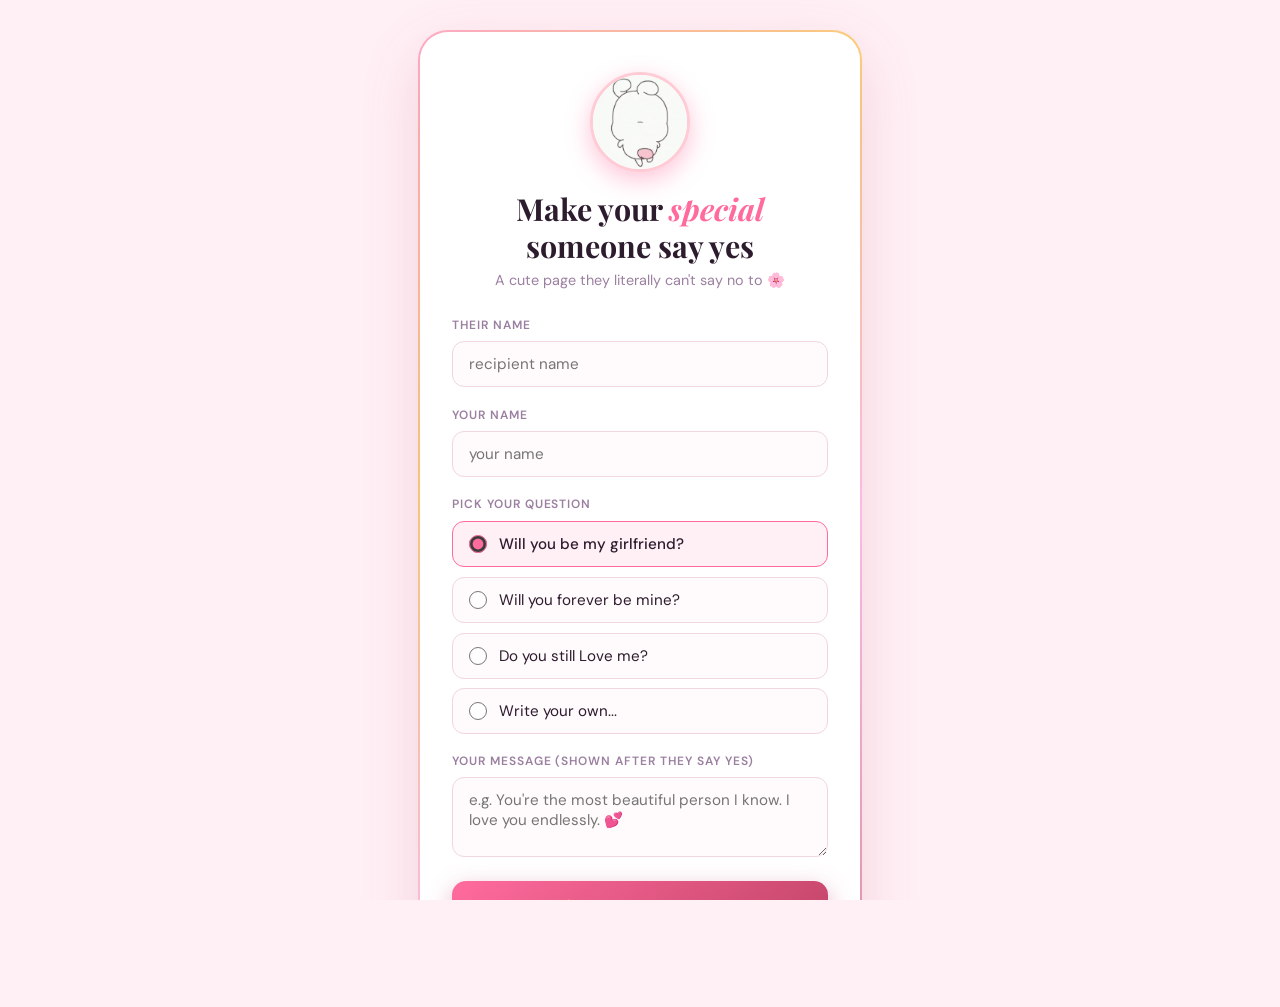
==== index.html @ 80c0c709 "Add files via upload" ====
<!DOCTYPE html>
<html lang="en">
<head>
  <meta charset="UTF-8">
  <meta name="viewport" content="width=device-width, initial-scale=1.0, maximum-scale=1.0, user-scalable=no">
  <title>Make Your Special Someone Say Yes 💕</title>

  <link href="https://fonts.googleapis.com/css2?family=DM+Sans:wght@400;500;600;700&family=Playfair+Display:ital,wght@0,600;0,700;1,600&display=swap" rel="stylesheet">
  
  <!-- Fixed Razorpay Script -->
  <script src="https://checkout.razorpay.com/v1/checkout.js"></script>

  <style>
    * { margin:0; padding:0; box-sizing:border-box; -webkit-tap-highlight-color:transparent; }
    :root{
      --pink:#ff6b9d;
      --deep:#c44569;
      --light:#fff0f5;
      --white:#ffffff;
      --text:#2d1b2e;
      --muted:#9b7fa0;
    }
    html,body{height:100%;overflow-x:hidden;}
    body{font-family:'DM Sans',sans-serif;background:var(--light);min-height:100vh;}

    .hearts-bg{position:fixed;inset:0;pointer-events:none;z-index:0;overflow:hidden;}
    .hb{position:absolute;animation:floatUp linear infinite;opacity:0;}
    @keyframes floatUp{
      0%{transform:translateY(110vh) rotate(0deg);opacity:0;}
      10%{opacity:.6;}
      90%{opacity:.3;}
      100%{transform:translateY(-10vh) rotate(360deg);opacity:0;}
    }

    #formPage{
      position:relative;z-index:1;min-height:100vh;display:flex;
      align-items:center;justify-content:center;padding:2rem 1rem;
    }
    .form-card{
      background:var(--white);border-radius:28px;
      box-shadow:0 20px 60px rgba(196,69,105,.18);
      padding:2.5rem 2rem;width:100%;max-width:440px;position:relative;
    }
    .form-card::before{
      content:'';
      position:absolute;inset:-2px;border-radius:30px;
      background:linear-gradient(135deg,#ff6b9d,#f8b500,#ff9ff3,#c44569);
      z-index:-1;opacity:.5;
    }
    
    /* Mascot Small Circle Styling */
    .mascot{
      display:flex;
      justify-content:center;
      align-items:center;
      margin:0 auto 1.2rem auto;
      width:100px;
      height:100px;
      border-radius:50%;
      overflow:hidden;
      border:3px solid #ffccd5;
      background:#fff;
      box-shadow:0 8px 24px rgba(255,107,157,.4);
    }
    .mascot img{
      width:100%;
      height:100%;
      object-fit:cover;
      display:block;
    }

    .form-title{
      font-family:'Playfair Display',serif;font-size:1.9rem;line-height:1.2;
      color:var(--text);text-align:center;margin-bottom:.4rem;
    }
    .form-title em{color:var(--pink);font-style:italic;}
    .form-subtitle{text-align:center;color:var(--muted);font-size:.9rem;margin-bottom:1.8rem;}
    .field{margin-bottom:1.2rem;}
    .field label{
      display:block;font-size:.75rem;font-weight:600;letter-spacing:.08em;
      text-transform:uppercase;color:var(--muted);margin-bottom:.5rem;
    }
    .field input,.field textarea,#customQ{
      width:100%;padding:.75rem 1rem;border:1.5px solid #f0d6e0;border-radius:12px;
      font-family:'DM Sans',sans-serif;font-size:.95rem;color:var(--text);
      background:#fffafb;outline:none;transition:border .2s;
    }
    .field input:focus,.field textarea:focus,#customQ:focus{border-color:var(--pink);}
    .field textarea{resize:vertical;min-height:80px;}
    .question-label{
      font-size:.75rem;font-weight:600;letter-spacing:.08em;text-transform:uppercase;
      color:var(--muted);margin-bottom:.6rem;display:block;
    }
    .q-options{display:flex;flex-direction:column;gap:.6rem;margin-bottom:1.2rem;}
    .q-opt{
      display:flex;align-items:center;gap:.75rem;padding:.75rem 1rem;
      border:1.5px solid #f0d6e0;border-radius:12px;cursor:pointer;
      transition:all .2s;background:#fffafb;
    }
    .q-opt:hover{border-color:var(--pink);background:#fff5f8;}
    .q-opt.selected{border-color:var(--pink);background:#fff0f5;font-weight:500;}
    .q-opt input[type=radio]{accent-color:var(--pink);width:18px;height:18px;flex-shrink:0;}
    .q-opt span{font-size:.95rem;color:var(--text);}
    #customQ{margin-top:.5rem;display:none;}
    .preview-btn{
      width:100%;padding:1rem;border:none;border-radius:14px;
      background:linear-gradient(135deg,var(--pink),var(--deep));color:#fff;
      font-family:'DM Sans',sans-serif;font-size:1.05rem;font-weight:600;
      cursor:pointer;transition:transform .2s,box-shadow .2s;
      box-shadow:0 8px 24px rgba(196,69,105,.4);
    }
    .preview-btn:hover{transform:translateY(-2px);box-shadow:0 12px 32px rgba(196,69,105,.5);}
    .preview-btn:active{transform:scale(.98);}

    #expPage{
      display:none;position:fixed;inset:0;z-index:100;
      background:linear-gradient(45deg,#ff6b9d,#c44569,#f8b500,#ff9ff3);
      background-size:400% 400%;animation:gradientShift 15s ease infinite;
      flex-direction:column;overflow:hidden;
    }
    @keyframes gradientShift{
      0%{background-position:0% 50%;}
      50%{background-position:100% 50%;}
      100%{background-position:0% 50%;}
    }
    .prev-hearts-bg{position:absolute;inset:0;overflow:hidden;pointer-events:none;z-index:1;}

    .watermark{
      position:absolute;top:0;left:0;right:0;bottom:0;display:flex;
      align-items:center;justify-content:center;z-index:50;pointer-events:none;opacity:.10;
    }
    .watermark span{
      font-family:'Playfair Display',serif;font-size:clamp(1rem,4vw,2rem);
      color:#fff;transform:rotate(-30deg);white-space:nowrap;
    }

    .top-controls{
      position:absolute;top:16px;left:16px;right:16px;display:flex;
      justify-content:space-between;align-items:center;z-index:60;
    }
    .back-btn-prev,.mute-btn{
      background:rgba(255,255,255,.9);border:none;border-radius:50px;cursor:pointer;
    }
    .back-btn-prev{padding:.45em 1em;font-size:.85rem;font-weight:600;color:var(--deep);}
    .mute-btn{padding:.45em .8em;font-size:.9rem;}

    #expContent{
      position:absolute;inset:0;z-index:10;display:flex;flex-direction:column;
      align-items:center;justify-content:center;padding:5rem 1.5rem 7rem;
      text-align:center;overflow-y:auto;
    }

    .exp-title{
      font-family:'Playfair Display',serif;font-size:clamp(1.7rem,6vw,3rem);
      color:#fff;text-shadow:0 0 30px rgba(255,105,180,.6);
      margin-bottom:1rem;animation:pulse 2s infinite;white-space:pre-line;
    }
    @keyframes pulse{
      0%,100%{transform:scale(1);}
      50%{transform:scale(1.03);}
    }
    .exp-msg{
      font-size:clamp(.9rem,3vw,1.1rem);color:rgba(255,255,255,.9);
      max-width:480px;margin:0 auto 2.5rem;line-height:1.6;
    }
    .btn-row{display:flex;gap:1.5rem;justify-content:center;flex-wrap:wrap;position:relative;}
    .yes-btn{
      padding:.9em 2.5em;font-size:1.15rem;font-weight:600;border:none;border-radius:50px;
      cursor:pointer;background:linear-gradient(45deg,#ff69b4,#ff1493);color:#fff;
      box-shadow:0 10px 30px rgba(255,20,147,.5);transition:all .3s;position:relative;z-index:2;
    }
    .yes-btn:hover,.yes-btn:active{transform:scale(1.08);}
    .no-btn{
      padding:.9em 2.5em;font-size:1.15rem;font-weight:600;border:none;border-radius:50px;
      cursor:pointer;background:rgba(255,255,255,.25);color:#fff;
      border:2px solid rgba(255,255,255,.6);backdrop-filter:blur(4px);
      position:fixed;z-index:200;transition:left .12s,top .12s;
    }

    #sarcasmToast{
      position:fixed;bottom:130px;left:50%;transform:translateX(-50%) translateY(8px);
      background:rgba(255,255,255,.18);backdrop-filter:blur(16px) saturate(1.8);
      -webkit-backdrop-filter:blur(16px) saturate(1.8);color:#fff;padding:.7rem 1.4rem;
      border-radius:50px;font-family:'Playfair Display',serif;font-style:italic;
      font-size:.95rem;font-weight:700;letter-spacing:.01em;
      border:1.5px solid rgba(255,255,255,.35);
      box-shadow:0 8px 32px rgba(196,69,105,.25), inset 0 1px 0 rgba(255,255,255,.3);
      z-index:300;opacity:0;pointer-events:none;transition:opacity .3s ease, transform .3s ease;
      white-space:nowrap;max-width:88vw;text-align:center;text-shadow:0 1px 8px rgba(196,69,105,.4);
    }
    #sarcasmToast.show{opacity:1;transform:translateX(-50%) translateY(0);}

    #celebScreen{display:none;flex-direction:column;align-items:center;width:100%;gap:.9rem;}
    .celeb-title{
      font-family:'Playfair Display',serif;font-size:clamp(1.7rem,5vw,2.8rem);
      color:#fff;text-shadow:0 0 40px rgba(255,255,255,.5);animation:bounce 1s infinite;
    }
    @keyframes bounce{
      0%,20%,50%,80%,100%{transform:translateY(0);}
      40%{transform:translateY(-12px);}
      60%{transform:translateY(-6px);}
    }
    .celeb-msg{
      font-size:clamp(.88rem,2.5vw,1.05rem);color:rgba(255,255,255,.95);
      max-width:480px;line-height:1.6;padding:0 .5rem;
    }

    .gif-box{
      width:min(280px,75vw);height:min(280px,75vw);border-radius:20px;overflow:hidden;
      flex-shrink:0;animation:glow 2s infinite alternate;
    }
    @keyframes glow{
      from{box-shadow:0 20px 50px rgba(255,105,180,.5);}
      to{box-shadow:0 20px 70px rgba(255,20,147,.8);}
    }
    .gif-box img{width:100%;height:100%;object-fit:cover;display:block;}

    .confetti-layer{position:fixed;inset:0;pointer-events:none;z-index:20;}
    .cele-heart{position:absolute;animation:confettiUp linear infinite;}
    @keyframes confettiUp{
      0%{transform:translateY(100vh) rotate(0deg);opacity:1;}
      100%{transform:translateY(-50px) rotate(720deg);opacity:0;}
    }

    #bottomStrip{
      position:absolute;bottom:0;left:0;right:0;z-index:70;
      padding:.9rem 1.2rem max(1rem,env(safe-area-inset-bottom));
      display:flex;flex-direction:column;gap:.7rem;align-items:center;
    }
    .gen-link-btn{
      padding:.65em 1.8em;border:none;border-radius:50px;background:rgba(255,255,255,.92);
      color:var(--deep);font-family:'DM Sans',sans-serif;font-size:.95rem;font-weight:700;
      cursor:pointer;box-shadow:0 4px 16px rgba(0,0,0,.18);transition:all .2s;
      display:inline-flex;align-items:center;gap:.4em;
    }
    .gen-link-btn:hover{background:#fff;transform:translateY(-1px);}

    #linkBox{
      display:none;background:rgba(255,255,255,.97);border-radius:16px;padding:.85rem 1rem;
      text-align:center;width:100%;max-width:360px;
    }
    .link-title{font-weight:700;color:var(--text);font-size:.88rem;margin-bottom:.35rem;}
    .link-url{
      background:#fff5f8;border:1.5px solid #ffd6e7;border-radius:10px;padding:.45rem .75rem;
      font-size:.75rem;color:var(--deep);word-break:break-all;margin:.3rem 0 .6rem;
    }
    .link-btns{display:flex;gap:.5rem;justify-content:center;}
    .copy-link-btn,.wa-btn{
      padding:.5rem 1.1rem;border:none;border-radius:10px;font-weight:600;cursor:pointer;
      font-size:.85rem;flex:1;
    }
    .copy-link-btn{background:var(--pink);color:#fff;}
    .wa-btn{
      background:#25D366;color:#fff;display:flex;align-items:center;justify-content:center;gap:.3em;
    }

    #panelOverlay{
      display:none;position:fixed;inset:0;background:rgba(0,0,0,.5);z-index:190;
    }
    #payPanel{
      display:none;background:#fff;border-radius:20px;padding:1.25rem 1.25rem 1.1rem;
      position:fixed;bottom:max(1.2rem,env(safe-area-inset-bottom));left:50%;
      transform:translateX(-50%);width:calc(100% - 2.4rem);max-width:360px;z-index:200;
      box-shadow:0 8px 40px rgba(196,69,105,.3);animation:slideUp .25s ease;
    }
    @keyframes slideUp{
      from{transform:translateX(-50%) translateY(20px);opacity:0;}
      to{transform:translateX(-50%) translateY(0);opacity:1;}
    }
    .panel-title{
      font-weight:700;color:var(--text);font-size:.95rem;margin-bottom:.85rem;text-align:center;padding-right:1.5rem;
    }
    .panel-close{
      position:absolute;top:.85rem;right:.9rem;background:none;border:none;
      font-size:1.1rem;cursor:pointer;color:var(--muted);line-height:1;
    }
    .pay-row{display:flex;gap:.5rem;align-items:center;margin-bottom:.35rem;}
    .coupon-input{
      flex:1;padding:.6rem .85rem;border:1.5px solid #f0d6e0;border-radius:10px;
      font-family:'DM Sans',sans-serif;font-size:.88rem;color:var(--text);
      background:#fffafb;outline:none;text-transform:uppercase;
    }
    .coupon-input:focus{border-color:var(--pink);}
    .apply-btn{
      padding:.6rem .9rem;background:var(--deep);color:#fff;border:none;border-radius:10px;
      font-weight:600;font-size:.82rem;cursor:pointer;white-space:nowrap;
    }
    .coupon-msg{font-size:.78rem;min-height:1em;margin-bottom:.35rem;}
    .coupon-msg.ok{color:#1a8a4a;}
    .coupon-msg.err{color:#c0392b;}
    .pay-btn{
      width:100%;padding:.85rem;border:none;border-radius:12px;
      background:linear-gradient(135deg,var(--pink),var(--deep));color:#fff;
      font-family:'DM Sans',sans-serif;font-size:.95rem;font-weight:700;cursor:pointer;
      box-shadow:0 5px 16px rgba(196,69,105,.45);
    }

    .burst-heart{
      position:fixed;font-size:28px;z-index:400;animation:burstOut 1.5s ease-out forwards;pointer-events:none;
    }
    @keyframes burstOut{
      0%{transform:translate(0,0) scale(0);opacity:1;}
      100%{transform:translate(var(--tx),var(--ty)) scale(1);opacity:0;}
    }

    @media(max-width:480px){
      .form-card{padding:2rem 1.2rem;}
      .exp-title{font-size:1.55rem;}
      .yes-btn,.no-btn{font-size:1rem;padding:.8em 1.6em;}
      .gif-box{width:min(240px,78vw);height:min(240px,78vw);}
    }
  </style>
</head>
<body>

  <div class="hearts-bg" id="heartsBg"></div>

  <div id="formPage" style="display: flex;">
    <div class="form-card">
      <div class="mascot">
        <img src="img.png" alt="panda heart">
      </div>

      <h1 class="form-title">Make your <em>special</em> someone say yes</h1>
      <p class="form-subtitle">A cute page they literally can't say no to 🌸</p>

      <div class="field">
        <label for="theirName">Their Name</label>
        <input type="text" id="theirName" placeholder="recipient name" maxlength="40">
      </div>

      <div class="field">
        <label for="yourName">Your Name</label>
        <input type="text" id="yourName" placeholder="your name" maxlength="40">
      </div>

      <span class="question-label">Pick Your Question</span>
      <div class="q-options">
        <label class="q-opt selected">
          <input type="radio" name="question" value="Will you be my girlfriend?" checked="">
          <span>Will you be my girlfriend?</span>
        </label>
        <label class="q-opt">
          <input type="radio" name="question" value="Will you forever be mine?">
          <span>Will you forever be mine?</span>
        </label>
        <label class="q-opt">
          <input type="radio" name="question" value="Do you still Love me?">
          <span>Do you still Love me?</span>
        </label>
        <label class="q-opt">
          <input type="radio" name="question" value="custom">
          <span>Write your own...</span>
        </label>
      </div>

      <input type="text" id="customQ" placeholder="Type your question here..." maxlength="80">

      <div class="field" style="margin-top:1.2rem;">
        <label for="yourMsg">Your Message (shown after they say Yes)</label>
        <textarea id="yourMsg" placeholder="e.g. You're the most beautiful person I know. I love you endlessly. 💕"></textarea>
      </div>

      <button class="preview-btn" id="previewBtn">✨ Preview Your Page</button>
    </div>
  </div>

  <div id="expPage" style="display: none;">
    <div class="prev-hearts-bg" id="prevHeartsBg"></div>

    <div class="watermark" id="watermarkEl">
      <span>PREVIEW · Minepage.in · PREVIEW · Minepage.in · PREVIEW</span>
    </div>

    <div class="top-controls">
      <button class="back-btn-prev" id="backBtnPrev" style="display:none;">← Back</button>
      <div style="flex:1"></div>
      <button class="mute-btn" id="muteBtnPrev">🔊</button>
    </div>

    <div id="expContent">
      <div id="questionScreen">
        <h1 class="exp-title" id="expTitle">Will you be my girlfriend?💖</h1>
        <p class="exp-msg" id="expSubMsg">From: Someone 💌</p>
        <div class="btn-row">
          <button class="yes-btn" id="yesBtnExp">Yes 💕</button>
          <button class="no-btn" id="noBtnExp">No 😏</button>
        </div>
      </div>

      <div id="celebScreen">
        <h1 class="celeb-title">Yay! I knew you'd say YES! ❤️</h1>
        <p class="celeb-msg" id="celebMsg">You're the best thing that's ever happened to me. 🌹</p>
        <div class="gif-box">
          <img src="gif1.webp" alt="celebration">
        </div>
        <div class="confetti-layer" id="confettiLayer"></div>
      </div>
    </div>

    <div id="bottomStrip">
      <button class="gen-link-btn" id="generateLinkBtn">💌 Generate Shareable Link</button>
      <div id="linkBox">
        <p class="link-title">🎉 Your link is ready — share it!</p>
        <div class="link-url" id="linkUrl">Minepage.in/...</div>
        <div class="link-btns">
          <button class="copy-link-btn" id="copyLinkBtn">Copy 📋</button>
          <button class="wa-btn" id="waShareBtn">
            <svg width="16" height="16" viewBox="0 0 24 24" fill="currentColor" aria-hidden="true">
              <path d="M17.472 14.382c-.297-.149-1.758-.867-2.03-.967-.273-.099-.471-.148-.67.15-.197.297-.767.966-.94 1.164-.173.199-.347.223-.644.075-.297-.15-1.255-.463-2.39-1.475-.883-.788-1.48-1.761-1.653-2.059-.173-.297-.018-.458.13-.606.134-.133.298-.347.446-.52.149-.174.198-.298.298-.497.099-.198.05-.371-.025-.52-.075-.149-.669-1.612-.916-2.207-.242-.579-.487-.5-.669-.51-.173-.008-.371-.01-.57-.01-.198 0-.52.074-.792.372-.272.297-1.04 1.016-1.04 2.479 0 1.462 1.065 2.875 1.213 3.074.149.198 2.096 3.2 5.077 4.487.709.306 1.262.489 1.694.625.712.227 1.36.195 1.871.118.571-.085 1.758-.719 2.006-1.413.248-.694.248-1.289.173-1.413-.074-.124-.272-.198-.57-.347m-5.421 7.403h-.004a9.87 9.87 0 01-5.031-1.378l-.361-.214-3.741.982.998-3.648-.235-.374a9.86 9.86 0 01-1.51-5.26c.001-5.45 4.436-9.884 9.888-9.884 2.64 0 5.122 1.03 6.988 2.898a9.825 9.825 0 012.893 6.994c-.003 5.45-4.437 9.884-9.885 9.884m8.413-18.297A11.815 11.815 0 0012.05 0C5.495 0 .16 5.335.157 11.892c0 2.096.547 4.142 1.588 5.945L.057 24l6.305-1.654a11.882 11.882 0 005.683 1.448h.005c6.554 0 11.89-5.335 11.893-11.893a11.821 11.821 0 00-3.48-8.413z"></path>
            </svg>
            WhatsApp
          </button>
        </div>
      </div>
    </div>
  </div>

  <div id="sarcasmToast"></div>

  <div id="panelOverlay" style="display: none;"></div>
  <div id="payPanel" style="display: none;">
    <button class="panel-close" id="panelCloseBtn">✕</button>
    <p class="panel-title">💌 Unlock &amp; Share — ₹49</p>
    <div class="pay-row">
      <input type="text" class="coupon-input" id="couponInput" placeholder="Coupon code (optional)" autocapitalize="characters" autocomplete="off" spellcheck="false">
      <button class="apply-btn" id="applyCoupon">Apply</button>
    </div>
    <p class="coupon-msg" id="couponMsg"></p>
    <button class="pay-btn" id="payBtn">Pay ₹49 &amp; Get Link 💕</button>
  </div>

  <audio id="bgMusic" loop="">
    <source src="i wanna.mp3" type="audio/mpeg">
  </audio>

  <script>
    const HEART_EMOJIS = ['❤️','💖','💕','💗','💝','🌸','✨'];
    const SARCASMS = [
      "Come on, just say yes na 🥺",
      "The button ran away because it knows you want to say yes 😭",
      "Try again… it's not gonna bite 😅",
      "Even the button knows you wanna say yes 💀",
      "Bro the No button is literally scared of you 😂",
      "Okay but what if you just… said yes? 👀",
      "Your heart said yes, your finger just slipped 🤭",
      "NO?? In this economy?? 😤",
      "The audacity… but okay… try again bestie",
      "I'll wait. I'm very patient. 😇",
      "Sir/Ma'am this is a yes-only zone 🚫",
      "Error 404: No button not found 😂",
      "That's so funny haha. Now say yes. 🙂",
      "The No button files a restraining order 🏃"
    ];

    const COUPONS = {
      FOREVER:   { discount:49, label:"FREE — it's on us! 💕" },
      YOURS:    { discount:39, label:'RS10 — just ₹10! 🥺 (Limited: Expire 25 Sep)' },
      MINE:      { discount:28, label:'RS21 — ₹28 off' },
    };

    // YOURS Coupon Expiry Date set to 25 September 2026
    const YOURS_EXPIRY_DATE = new Date('2026-09-25T23:59:59');

    const formPage = document.getElementById('formPage');
    const expPage = document.getElementById('expPage');
    const heartsBg = document.getElementById('heartsBg');
    const prevHeartsBg = document.getElementById('prevHeartsBg');
    const bgMusic = document.getElementById('bgMusic');
    const noBtn = document.getElementById('noBtnExp');
    const sarcasmToast = document.getElementById('sarcasmToast');
    const generateLinkBtn = document.getElementById('generateLinkBtn');
    const linkBox = document.getElementById('linkBox');
    const linkUrl = document.getElementById('linkUrl');
    const watermarkEl = document.getElementById('watermarkEl');
    const backBtnPrev = document.getElementById('backBtnPrev');
    const payPanel = document.getElementById('payPanel');
    const panelOverlay = document.getElementById('panelOverlay');

    let muted = false;
    let sarcasmIdx = 0;
    let sarcasmTimer = null;
    let appliedDiscount = 0;
    let basePrice = 49;
    let isRecipientMode = false;
    let previewHeartInterval = null;

    bgMusic.volume = 0.2;

    function spawnHeart(container){
      if(!container) return;
      const h = document.createElement('div');
      h.className = 'hb';
      h.textContent = HEART_EMOJIS[Math.floor(Math.random() * HEART_EMOJIS.length)];
      h.style.left = Math.random() * 100 + '%';
      h.style.animationDuration = (Math.random() * 5 + 5) + 's';
      h.style.animationDelay = (Math.random() * 3) + 's';
      h.style.fontSize = (Math.random() * 12 + 10) + 'px';
      container.appendChild(h);
      setTimeout(() => h.remove(), 13000);
    }

    setInterval(() => spawnHeart(heartsBg), 500);

    document.querySelectorAll('.q-opt input[type=radio]').forEach(radio => {
      radio.addEventListener('change', () => {
        document.querySelectorAll('.q-opt').forEach(opt => opt.classList.remove('selected'));
        radio.closest('.q-opt').classList.add('selected');
        const customQ = document.getElementById('customQ');
        if (radio.value === 'custom') {
          customQ.style.display = 'block';
          customQ.focus();
        } else {
          customQ.style.display = 'none';
        }
      });
    });

    function showSarcasm(){
      sarcasmToast.textContent = SARCASMS[sarcasmIdx % SARCASMS.length];
      sarcasmIdx++;
      sarcasmToast.classList.add('show');
      clearTimeout(sarcasmTimer);
      sarcasmTimer = setTimeout(() => sarcasmToast.classList.remove('show'), 2600);
    }

    document.addEventListener('click', () => {
      bgMusic.play().catch(() => {});
    }, { once:true });

    document.getElementById('muteBtnPrev').addEventListener('click', () => {
      muted = !muted;
      bgMusic.muted = muted;
      document.getElementById('muteBtnPrev').textContent = muted ? '🔇' : '🔊';
    });

    document.getElementById('couponInput').addEventListener('input', function(){
      const pos = this.selectionStart;
      this.value = this.value.toUpperCase();
      this.setSelectionRange(pos, pos);
    });

    document.getElementById('applyCoupon').addEventListener('click', () => {
      const code = document.getElementById('couponInput').value.trim().toUpperCase();
      const msg = document.getElementById('couponMsg');
      const payBtn = document.getElementById('payBtn');

      // Check if YOURS coupon is expired
      if (code === 'YOURS' && new Date() > YOURS_EXPIRY_DATE) {
        appliedDiscount = 0;
        msg.textContent = '✗ Coupon "YOURS" expired on 25 Sep 2026!';
        msg.className = 'coupon-msg err';
        payBtn.textContent = 'Pay ₹49 & Get Link 💕';
        return;
      }

      if (COUPONS[code]) {
        const c = COUPONS[code];
        appliedDiscount = c.discount;
        const final = Math.max(0, basePrice - appliedDiscount);
        msg.textContent = '✓ ' + c.label;
        msg.className = 'coupon-msg ok';
        payBtn.textContent = final === 0 ? 'Get Free Link 🎉' : `Pay ₹${final} & Get Link 💕`;
      } else if (code === '') {
        appliedDiscount = 0;
        msg.textContent = '';
        msg.className = 'coupon-msg';
        payBtn.textContent = 'Pay ₹49 & Get Link 💕';
      } else {
        appliedDiscount = 0;
        msg.textContent = '✗ Invalid coupon';
        msg.className = 'coupon-msg err';
        payBtn.textContent = 'Pay ₹49 & Get Link 💕';
      }
    });

    function encodePageData(data) {
      const json = JSON.stringify(data);
      const bytes = new TextEncoder().encode(json);
      let binary = '';
      bytes.forEach(b => binary += String.fromCharCode(b));
      const base64 = btoa(binary);
      return base64.replace(/\+/g, '-').replace(/\//g, '_').replace(/=+$/g, '');
    }

    function decodePageData(str) {
      try {
        let base64 = str.replace(/-/g, '+').replace(/_/g, '/');
        while (base64.length % 4) base64 += '=';
        const binary = atob(base64);
        const bytes = Uint8Array.from(binary, ch => ch.charCodeAt(0));
        return JSON.parse(new TextDecoder().decode(bytes));
      } catch (err) {
        return null;
      }
    }

    function getCurrentPageData(){
      const theirName = document.getElementById('theirName').value.trim() || 'Someone Special';
      const fromName = document.getElementById('yourName').value.trim() || 'Someone';
      const selectedQ = document.querySelector('input[name="question"]:checked');
      let question = selectedQ ? selectedQ.value : 'Will you be my girlfriend?';

      if (question === 'custom') {
        question = document.getElementById('customQ').value.trim() || 'Will you be mine?';
      }

      const msg = document.getElementById('yourMsg').value.trim() || "You're the most amazing person I know. I love you endlessly. 💕";

      return { theirName, fromName, question, msg };
    }

    function resetExperienceUI(){
      document.getElementById('questionScreen').style.display = 'block';
      document.getElementById('celebScreen').style.display = 'none';
      document.getElementById('confettiLayer').innerHTML = '';
      linkBox.style.display = 'none';
      document.getElementById('couponMsg').textContent = '';
      document.getElementById('couponMsg').className = 'coupon-msg';
      document.getElementById('couponInput').value = '';
      document.getElementById('payBtn').textContent = 'Pay ₹49 & Get Link 💕';
      appliedDiscount = 0;
      sarcasmIdx = 0;
      noBtn.style.left = '';
      noBtn.style.top = '';
    }

    function launchExperience(data, recipientMode){
      isRecipientMode = !!recipientMode;

      document.getElementById('expTitle').textContent = `${data.question}\n${data.theirName} 💖`;
      document.getElementById('expSubMsg').textContent = `From: ${data.fromName} 💌`;
      document.getElementById('celebMsg').textContent = `${data.msg} ~${data.fromName}`;

      resetExperienceUI();

      watermarkEl.style.display = isRecipientMode ? 'none' : 'flex';
      backBtnPrev.style.display = isRecipientMode ? 'none' : 'block';
      generateLinkBtn.style.display = isRecipientMode ? 'none' : 'inline-flex';

      formPage.style.display = 'none';
      expPage.style.display = 'flex';

      bgMusic.play().catch(() => {});

      prevHeartsBg.innerHTML = '';
      if (previewHeartInterval) clearInterval(previewHeartInterval);
      previewHeartInterval = setInterval(() => spawnHeart(prevHeartsBg), 400);
    }

    function showFormPage(){
      expPage.style.display = 'none';
      formPage.style.display = 'flex';
      closePayPanel();
      bgMusic.pause();
      bgMusic.currentTime = 0;

      if (previewHeartInterval) {
        clearInterval(previewHeartInterval);
        previewHeartInterval = null;
      }
    }

    window.addEventListener('DOMContentLoaded', () => {
      const params = new URLSearchParams(window.location.search);
      const d = params.get('d');

      if (d) {
        const data = decodePageData(d);
        if (data && data.theirName && data.fromName && data.question && data.msg) {
          window._pageData = data;
          launchExperience(data, true);
          return;
        }
      }

      showFormPage();
    });

    document.getElementById('previewBtn').addEventListener('click', () => {
      window._pageData = getCurrentPageData();
      launchExperience(window._pageData, false);
    });

    backBtnPrev.addEventListener('click', () => {
      showFormPage();
    });

    function runNoBtn(){
      const maxX = window.innerWidth - noBtn.offsetWidth - 20;
      const maxY = window.innerHeight - noBtn.offsetHeight - 20;
      noBtn.style.left = Math.max(10, Math.random() * maxX) + 'px';
      noBtn.style.top = Math.max(10, Math.random() * maxY) + 'px';
      showSarcasm();
    }

    noBtn.addEventListener('mouseenter', runNoBtn);
    noBtn.addEventListener('touchstart', e => {
      e.preventDefault();
      runNoBtn();
    }, { passive:false });
    noBtn.addEventListener('click', e => {
      e.preventDefault();
      runNoBtn();
    });

    document.getElementById('yesBtnExp').addEventListener('click', () => {
      document.getElementById('questionScreen').style.display = 'none';
      const celebScreen = document.getElementById('celebScreen');
      celebScreen.style.display = 'flex';
      celebScreen.style.flexDirection = 'column';
      celebScreen.style.alignItems = 'center';
      buildConfetti();
    });

    function buildConfetti(){
      const layer = document.getElementById('confettiLayer');
      layer.innerHTML = '';
      const emojis = ['❤️','💖','🌸','✨','💕','🌟'];

      for (let i = 0; i < 16; i++) {
        const c = document.createElement('div');
        c.className = 'cele-heart';
        c.textContent = emojis[Math.floor(Math.random() * emojis.length)];
        c.style.left = Math.random() * 100 + '%';
        c.style.fontSize = (Math.random() * 14 + 18) + 'px';
        c.style.animationDuration = (Math.random() * 3 + 5) + 's';
        c.style.animationDelay = (Math.random() * 4) + 's';
        layer.appendChild(c);
      }
    }

    function openPayPanel(){
      panelOverlay.style.display = 'block';
      payPanel.style.display = 'block';
    }

    function closePayPanel(){
      panelOverlay.style.display = 'none';
      payPanel.style.display = 'none';
    }

    generateLinkBtn.addEventListener('click', openPayPanel);
    panelOverlay.addEventListener('click', closePayPanel);
    document.getElementById('panelCloseBtn').addEventListener('click', closePayPanel);

    function buildShareLink(data){
      const encoded = encodePageData(data);
      const url = new URL(window.location.href);
      url.search = '';
      url.hash = '';
      url.searchParams.set('d', encoded);
      return url.toString();
    }

    function onPaymentSuccess(paymentId){
      closePayPanel();

      const data = window._pageData || getCurrentPageData();
      const link = buildShareLink(data);

      generateLinkBtn.style.display = 'none';
      linkBox.style.display = 'block';
      linkUrl.textContent = link;

      burstConfetti();
      setTimeout(burstConfetti, 500);

      console.log('Payment success:', paymentId);
    }

    document.getElementById('payBtn').addEventListener('click', async () => {
      const finalAmount = Math.max(0, basePrice - appliedDiscount);

      if (!window._pageData) {
        window._pageData = getCurrentPageData();
      }

      if (finalAmount === 0) {
        onPaymentSuccess('FREE_' + Date.now());
        return;
      }

      const fromName = window._pageData.fromName || 'Someone';
      const theirNameVal = window._pageData.theirName || 'Someone';

      const options = {
        key: 'rzp_live_TaMwHiIKr3NFWm',
        amount: finalAmount * 100,
        currency: 'INR',
        name: 'Minepage.in',
        description: 'Love Page for ' + theirNameVal,
        image: 'https://media.tenor.com/WgMTMBNaEEoAAAAi/panda-heart.gif',
        handler: function (response) {
          onPaymentSuccess(response.razorpay_payment_id);
        },
        prefill: {
          name: fromName,
          email: '',
          contact: ''
        },
        theme: { color: '#ff6b9d' },
        modal: {
          ondismiss: function () {}
        }
      };

      try {
        const rzp = new Razorpay(options);
        rzp.on('payment.failed', function (response) {
          console.warn('Payment failed:', response.error);
        });
        rzp.open();
      } catch (err) {
        alert("Razorpay load hone me issue aaya. Internet connection check karke reload karein.");
      }
    });

    function burstConfetti(){
      const emojis = ['❤️','💖','✨','🌟','💕','🎉','🌸'];
      const cx = window.innerWidth / 2;
      const cy = window.innerHeight / 2;

      for(let i = 0; i < 12; i++){
        const b = document.createElement('div');
        b.className = 'burst-heart';
        b.textContent = emojis[Math.floor(Math.random() * emojis.length)];
        const angle = Math.random() * Math.PI * 2;
        const dist = 80 + Math.random() * 140;
        b.style.setProperty('--tx', Math.cos(angle) * dist + 'px');
        b.style.setProperty('--ty', Math.sin(angle) * dist + 'px');
        b.style.left = cx + 'px';
        b.style.top = cy + 'px';
        b.style.fontSize = (Math.random() * 14 + 20) + 'px';
        document.body.appendChild(b);
        setTimeout(() => b.remove(), 1600);
      }
    }

    document.getElementById('waShareBtn').addEventListener('click', () => {
      const url = linkUrl.textContent.trim();
      const theirName = (window._pageData && window._pageData.theirName) || 'someone special';
      const text = `Hey ${theirName}, I made something just for you 💕\n${url}`;
      window.open('https://wa.me/?text=' + encodeURIComponent(text), '_blank');
    });

    document.getElementById('copyLinkBtn').addEventListener('click', async () => {
      const url = linkUrl.textContent.trim();
      const btn = document.getElementById('copyLinkBtn');

      try {
        await navigator.clipboard.writeText(url);
        btn.textContent = 'Copied! ✓';
      } catch {
        const ta = document.createElement('textarea');
        ta.value = url;
        document.body.appendChild(ta);
        ta.select();
        document.execCommand('copy');
        document.body.removeChild(ta);
        btn.textContent = 'Copied! ✓';
      }

      setTimeout(() => {
        btn.textContent = 'Copy 📋';
      }, 2000);
    });
  </script>
</body>
</html>
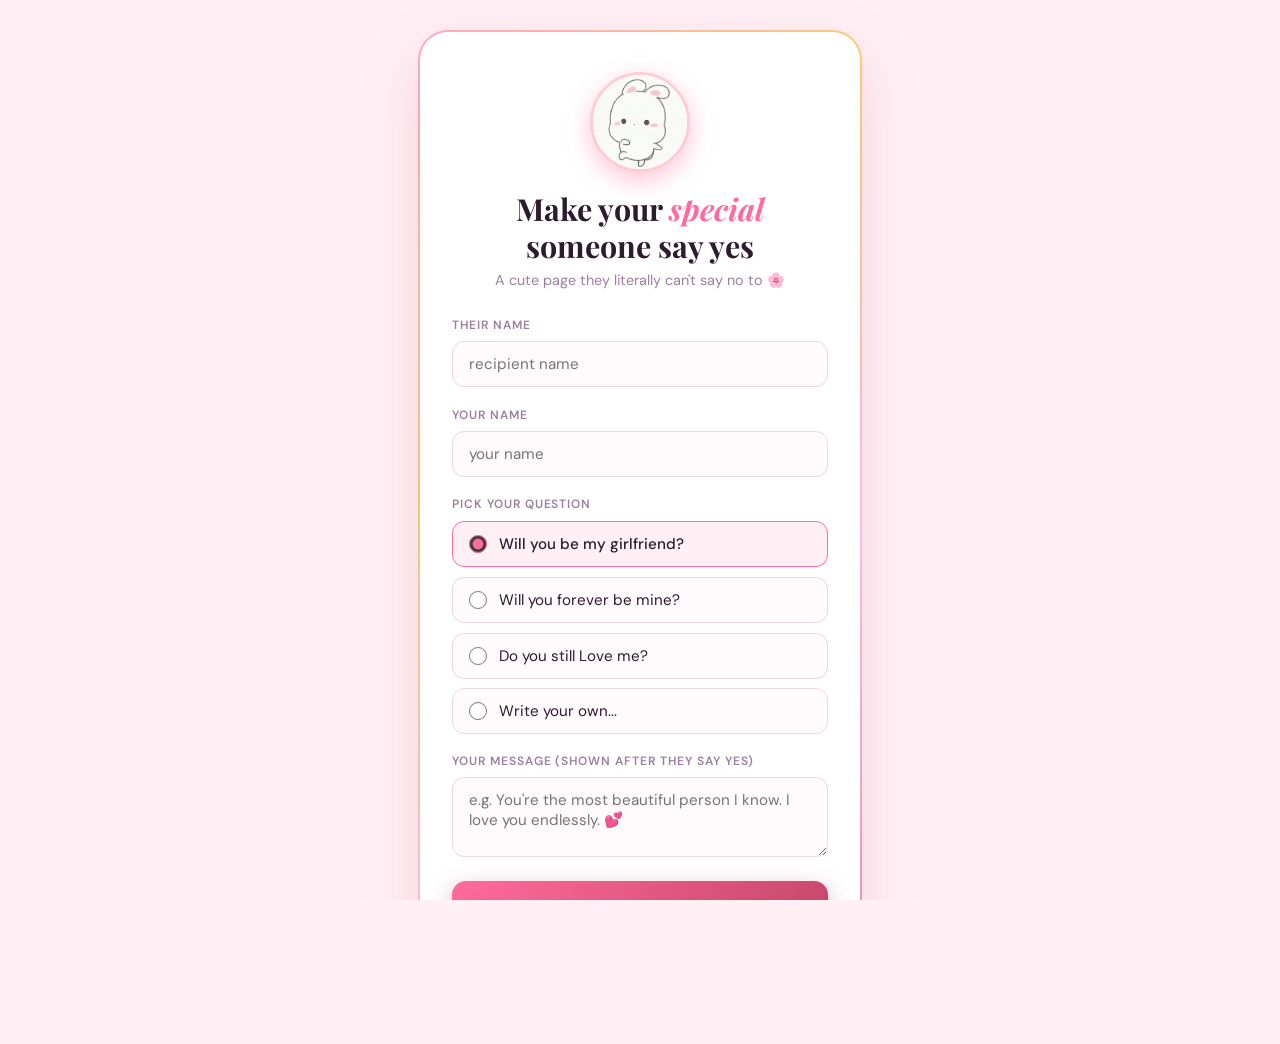
==== commit a265c4c0: "Update index.html" ====
--- a/index.html
+++ b/index.html
@@ -362,6 +362,7 @@
       </div>
 
       <button class="preview-btn" id="previewBtn">✨ Preview Your Page</button>
+      <p style="text-align: center; margin-top: 1.2rem; font-size: 0.82rem; color: var(--muted);">Created with ❤️ by <strong>Aryan</strong> (BCA-A)</p>
     </div>
   </div>
 
@@ -455,12 +456,13 @@
 
     const COUPONS = {
       FOREVER:   { discount:49, label:"FREE — it's on us! 💕" },
-      YOURS:    { discount:39, label:'RS10 — just ₹10! 🥺 (Limited: Expire 25 Sep)' },
+      YOURS:    { discount:39, label:'RS10 — just ₹10! 🥺 (Limited: Expire 29 Sep)' },
       MINE:      { discount:28, label:'RS21 — ₹28 off' },
+      QN:      { discount:48, label:'RS1 — ₹48 off' },
     };
 
-    // YOURS Coupon Expiry Date set to 25 September 2026
-    const YOURS_EXPIRY_DATE = new Date('2026-09-25T23:59:59');
+    // YOURS Coupon Expiry Date set to 29 September 2026
+    const YOURS_EXPIRY_DATE = new Date('2026-09-29T23:59:59');
 
     const formPage = document.getElementById('formPage');
     const expPage = document.getElementById('expPage');
@@ -548,7 +550,7 @@
       // Check if YOURS coupon is expired
       if (code === 'YOURS' && new Date() > YOURS_EXPIRY_DATE) {
         appliedDiscount = 0;
-        msg.textContent = '✗ Coupon "YOURS" expired on 25 Sep 2026!';
+        msg.textContent = '✗ Coupon "YOURS" expired on 29 Sep 2026!';
         msg.className = 'coupon-msg err';
         payBtn.textContent = 'Pay ₹49 & Get Link 💕';
         return;
@@ -867,4 +869,4 @@
     });
   </script>
 </body>
-</html>+</html>
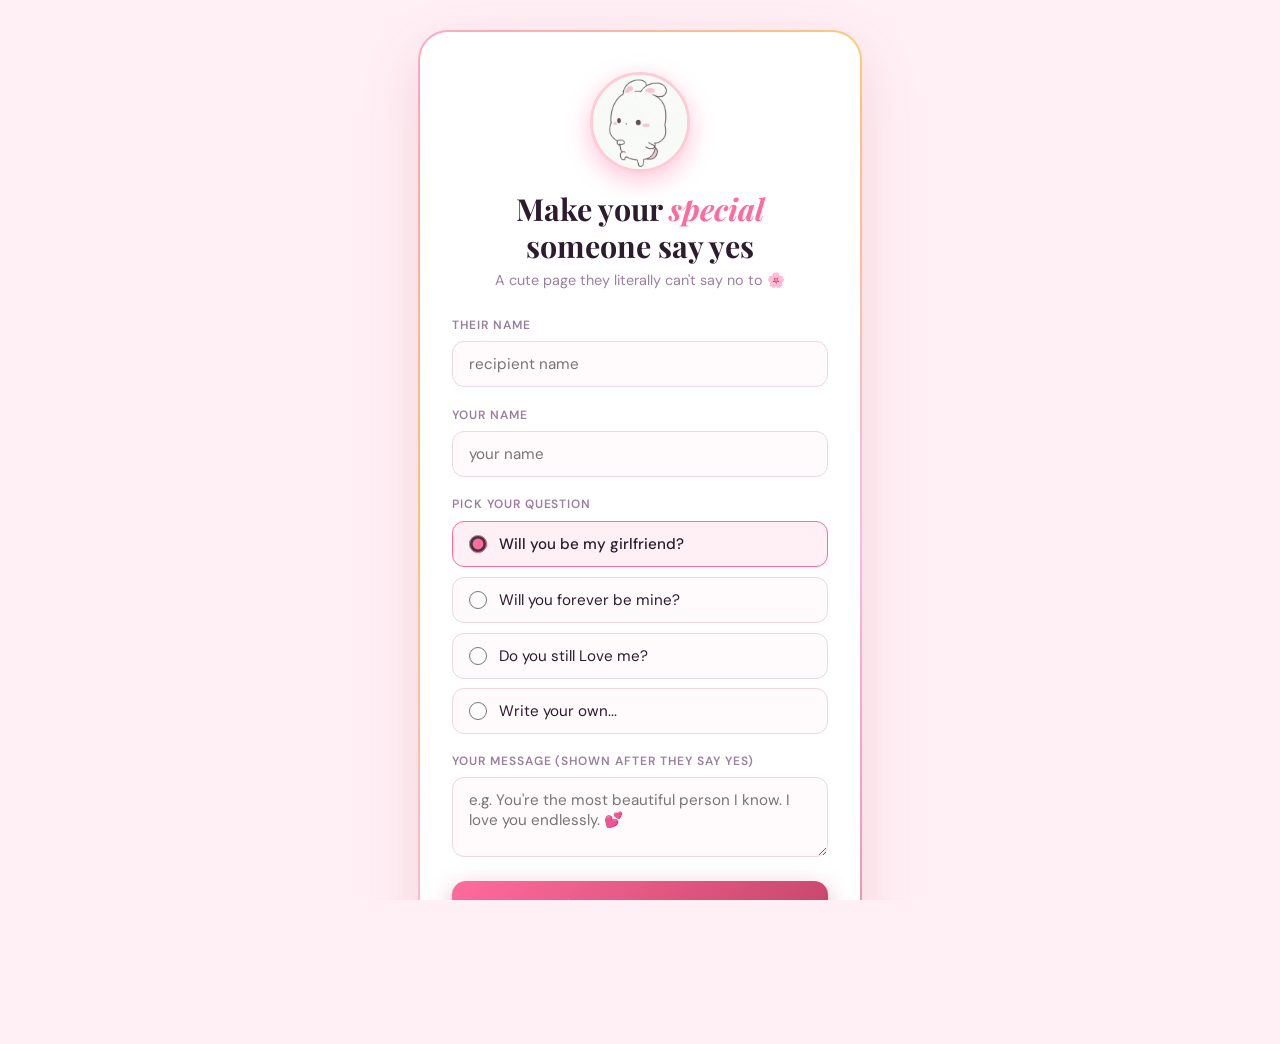
==== commit bba36cac: "Update index.html" ====
--- a/index.html
+++ b/index.html
@@ -487,7 +487,7 @@
     let isRecipientMode = false;
     let previewHeartInterval = null;
 
-    bgMusic.volume = 0.2;
+    bgMusic.volume = 0.4;
 
     function spawnHeart(container){
       if(!container) return;
